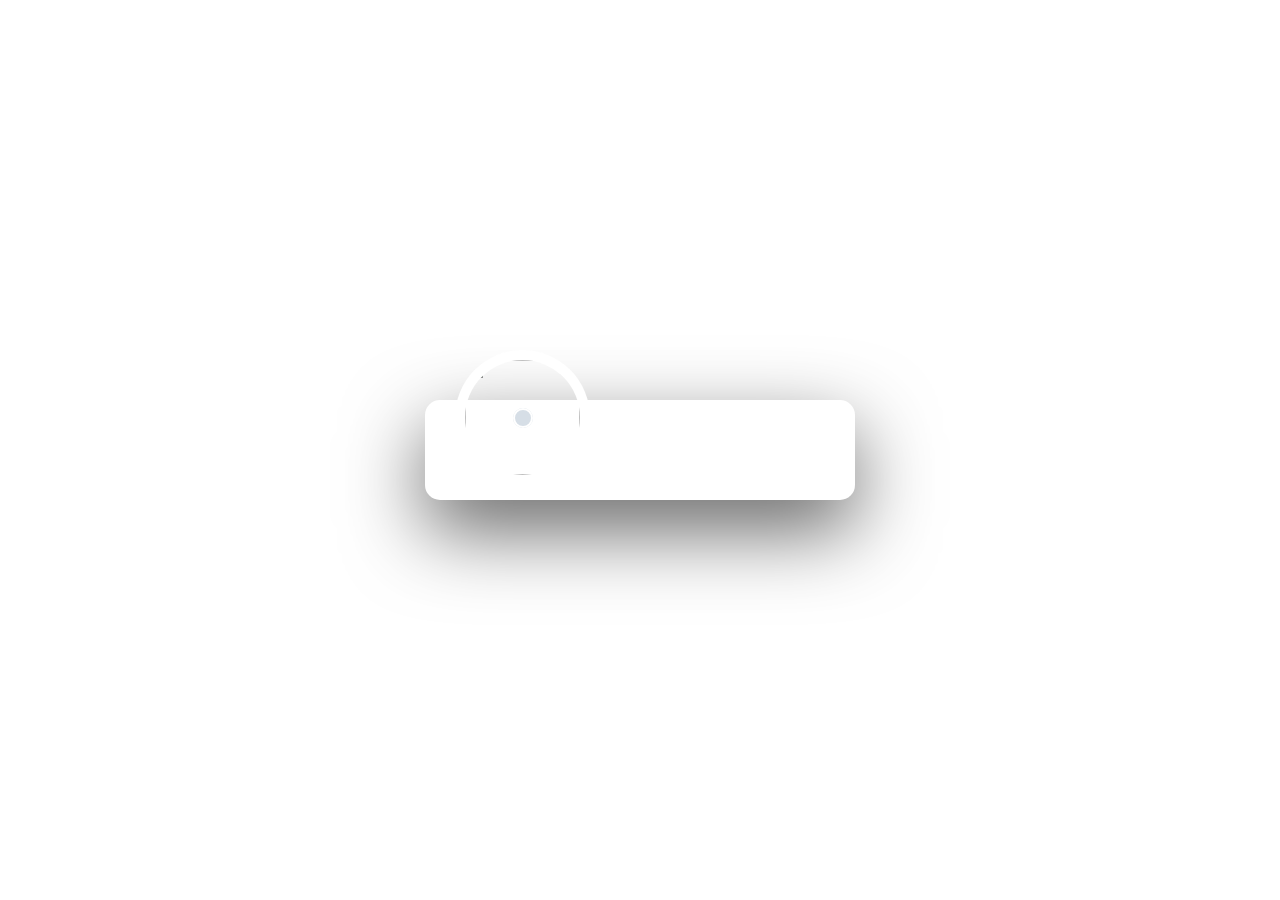
==== index.html @ 1b6db5db "Add files via upload" ====
<!DOCTYPE html>
<html>

<head>
    <meta http-equiv="content-type" content="text/html; charset=utf-8">
    <meta name="viewport" content="width=device-width,initial-scale=1,maximum-scale=1,user-scalable=no">

    <title>迷你音乐播放器</title>
    <!-- 字体图标库 -->
    <link rel="stylesheet" href="./fonts/css/font-awesome.css">
    <link rel="stylesheet" href="141.css">
</head>

<body>
    <div class="container">
        <div class="bg"></div>
        <div class="bg-mask"></div>
        <div class="player">
            <div class="player-track">
                <div class="album-name">红模仿</div>
                <div class="track-name">周杰伦 - 红模仿</div>
                <div class="track-time">
                    <div class="current-time">00:00</div>
                    <div class="total-time">03:50</div>
                </div>
                <div class="progress-box">
                    <div class="hover-time">00:36</div>
                    <div class="hover-bar"></div>
                    <div class="progress-bar"></div>
                </div>
            </div>
            <div class="player-content">
                <div class="album-cover">
                    <img src="./mp3/cover/Sakura Tears.jpeg" alt="" class="active">
                    <img src="./mp3/cover/洪荒之力.jpeg" alt="">
                    <img src="./mp3/cover/忘川彼岸.jpeg" alt="">
                    <img src="./mp3/cover/Way Back Home.jpg" alt="">
                    <img src="./mp3/cover/起风了.jpg" alt="">
                </div>
                <div class="play-controls">
                    <div class="control">
                        <div class="button play-prev">
                            <i class="fa fa-step-backward"></i>
                        </div>
                    </div>
                    <div class="control">
                        <div class="button play-pause">
                            <i class="fa fa-play"></i>
                        </div>
                    </div>
                    <div class="control">
                        <div class="button play-next">
                            <i class="fa fa-step-forward"></i>
                        </div>
                    </div>
                </div>
            </div>
        </div>
    </div>

    <script src="141.js"></script>
</body>

</html>
---- 141.css ----
*{
    /* 初始化 */
    margin: 0;
    padding: 0;
}
body{
    /* 100%窗口高度 */
    height: 100vh;
    /* 弹性布局 居中显示 */
    display: flex;
    justify-content: center;
    align-items: center;
}
.container{
    width: 430px;
    height: 100px;
}
/* 模糊背景图 */
.bg{
    /* 固定定位 */
    position: fixed;
    top: -40px;
    right: -40px;
    bottom: -40px;
    left: -40px;
    background: url(/mp3/cover/Sakura Tears.jpeg) repeat;
    background-size: cover;
    background-position: center;
    /* 模糊滤镜 */
    filter: blur(40px);
    z-index: 1;
}
/* 半透明白色遮罩层 */
.bg-mask{
    position: fixed;
    top: 0;
    right: 0;
    bottom: 0;
    left: 0;
    background: rgba(255,255,255,0.5);
    z-index: 2;
}
.player{
    position: relative;
    z-index: 3;
    width: 100%;
    height: 100%;
}
/* 歌曲信息轨道区域 */
.player-track{
    position: absolute;
    top: 0;
    right: 15px;
    bottom: 0;
    left: 15px;
    padding: 13px 22px 10px 184px;
    background-color: rgba(255,255,255,0.8);
    border-radius: 15px 15px 0 0;
    /* 改变top时的过渡效果 */
    transition: top 0.3s ease;
}
/* 歌曲信息轨道区域活动态 */
.player-track.active{
    /* 上移 */
    top: -95px;
}
.album-name{
    color: #333;
    font-size: 17px;
    font-weight: bold;
}
.track-name{
    color: #888;
    font-size: 13px;
    margin: 3px 0 12px 0;
}
.track-time{
    height: 12px;
    line-height: 12px;
    margin-bottom: 4px;
    overflow: hidden;
}
.current-time,
.total-time{
    color: #ff668f;
    font-size: 11px;
    transition: 0.3s ease;
}
.current-time{
    float: left;
}
.total-time{
    float: right;
}
/* 播放进度区域 */
.progress-box{
    position: relative;
    height: 4px;
    background-color: #ead2d7;
    border-radius: 4px;
    cursor: pointer;
}
/* 悬停进度条显示时间 */
.hover-time{
    position: absolute;
    top: -30px;
    background-color: rgba(0,0,0,0.8);
    color: #fff;
    font-size: 12px;
    padding: 5px 6px;
    border-radius: 4px;
    display: none;
}
/* 悬停进度条颜色 */
.hover-bar{
    position: absolute;
    top: 0;
    right: 0;
    bottom: 0;
    left: 0;
    background-color: rgba(0,0,0,0.12);
    border-radius: 4px;
    z-index: 2;
}
/* 已播放的进度条颜色 */
.progress-bar{
    position: absolute;
    top: 0;
    right: 0;
    bottom: 0;
    left: 0;
    background-color: #fd6d94;
    border-radius: 4px;
    z-index: 1;
    width: 0;
    /* 改变width时的过渡效果 */
    transition: width 0.2s ease;
}
.player-content{
    position: relative;
    height: 100%;
    background-color: #fff;
    border-radius: 15px;
    z-index: 2;
    box-shadow: 0 30px 80px #656565;
}
/* 封面 */
.album-cover{
    width: 115px;
    height: 115px;
    border-radius: 50%;
    position: absolute;
    top: -40px;
    left: 40px;
    box-shadow: 0 0 0 10px #fff;
    overflow: hidden;
    transition: 0.3s ease;
}
/* 唱片中间的小圆点 */
.album-cover::before{
    content: "";
    width: 20px;
    height: 20px;
    background-color: #d6dee6;
    position: absolute;
    top: 50%;
    right: 0;
    bottom: 0;
    left: 0;
    border-radius: 50%;
    margin: -10px auto auto auto;
    box-shadow: inset 0 0 0 2px #fff;
    z-index: 1;
}
/* 封面活动态 */
.album-cover.active{
    top: -60px;
    box-shadow: 0 0 0 4px #fff7f7,
    0 30px 50px -15px #afb7c1;
}
.album-cover img{
    display: block;
    width: 100%;
    height: 0%;
    object-fit: cover;
    opacity: 0;
}
.album-cover img.active{
    height: 100%;
    opacity: 1;
}
/* 播放时封面旋转 */
.album-cover.active img.active{
    /* 执行动画：动画名 时长 线性的 无限次播放 */
    animation: rotateAlbumCover 3s linear infinite;
}
/* 控制区 */
.play-controls{
    width: 255px;
    height: 100%;
    float: right;
    overflow: hidden;
    display: flex;
    align-items: center;
    padding-right: 2px;
}
.control{
    flex: 1;
}
.control .button{
    width: 75px;
    height: 75px;
    display: flex;
    justify-content: center;
    align-items: center;
    background-color: #fff;
    border-radius: 6px;
    cursor: pointer;
    transition: 0.2s ease;
}
.control .button i{
    color: #d6dee6;
    font-size: 30px;
    transition: 0.2s ease;
}
.control .button:hover{
    background-color: #d6d6de;
}
.control .button:hover i{
    color: #fff;
}

/* 定义动画 */
@keyframes rotateAlbumCover {
    0%{
        transform: rotateZ(0);
    }
    100%{
        transform: rotateZ(360deg);
    }
}
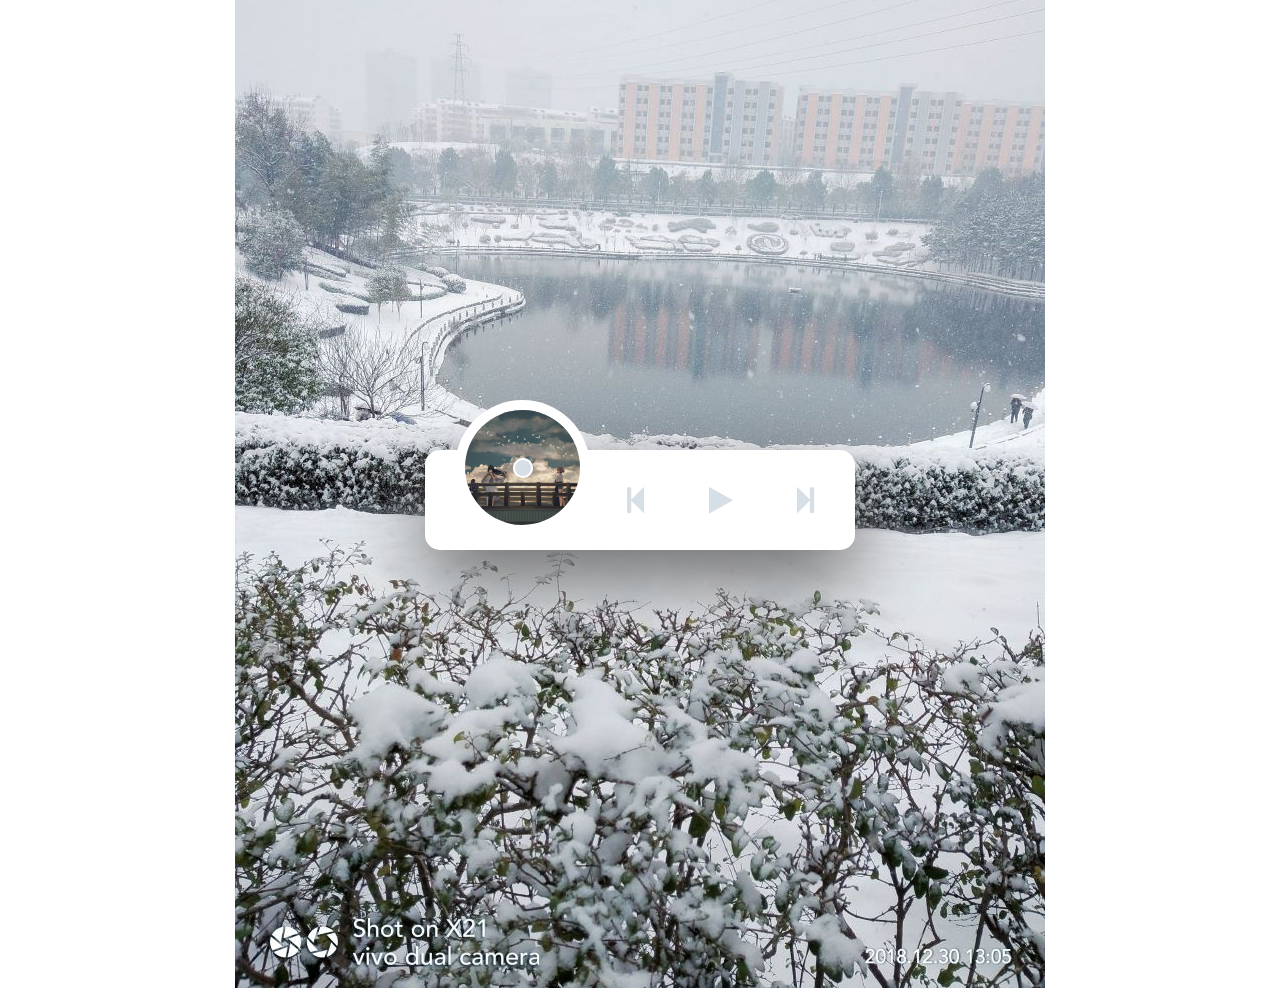
==== commit 2f60802b: "Rename te.html to index.html" ====
--- a/index.html
+++ b/index.html
@@ -1,64 +1,92 @@
 <!DOCTYPE html>
 <html>
+<head>
+  <meta charset="utf-8" />
+  <title>欢迎登录</title>
+<!--  <link rel="stylesheet" type="text/css" href="./css/login.css"/>-->
+  <script type="text/javascript" src="js/jquery-1.11.2.js"></script>
+  <link rel="stylesheet" type="text/css" href="1411.css"/>
+  <link rel="stylesheet" href="./fonts/css/font-awesome.css">
 
-<head>
-    <meta http-equiv="content-type" content="text/html; charset=utf-8">
-    <meta name="viewport" content="width=device-width,initial-scale=1,maximum-scale=1,user-scalable=no">
+</head>
+<body>
+<div class="left-img need-height">
+  <img src="img/0.jpg" class="img-show"/>
+  <img src="img/2.jpg" class="img-hidden"/>
+  <img src="img/3.jpg" class="img-hidden"/>
+  <img src="img/4.jpg" class="img-hidden"/>
+  <img src="img/5.jpg" class="img-hidden"/>
+  <img src="img/6.jpg" class="img-hidden"/>
+  <img src="img/7.jpg" class="img-hidden"/>
+</div>
+  <div class="container">
+    <div class="bg"></div>
+    <div class="bg-mask"></div>
+    <div class="player">
+      <div class="player-track">
+        <div class="album-name">红模仿</div>
+        <div class="track-name">周杰伦 - 红模仿</div>
+        <div class="track-time">
+          <div class="current-time">00:00</div>
+          <div class="total-time">03:50</div>
+        </div>
+        <div class="progress-box">
+          <div class="hover-time">00:36</div>
+          <div class="hover-bar"></div>
+          <div class="progress-bar"></div>
+        </div>
+      </div>
+      <div class="player-content">
+        <div class="album-cover">
+          <img src="./mp3/cover/Sakura Tears.jpeg" alt="" class="active">
+          <img src="./mp3/cover/洪荒之力.jpeg" alt="">
+          <img src="./mp3/cover/忘川彼岸.jpeg" alt="">
+          <img src="./mp3/cover/Way Back Home.jpg" alt="">
+          <img src="./mp3/cover/起风了.jpg" alt="">
+        </div>
+        <div class="play-controls">
+          <div class="control">
+            <div class="button play-prev">
+              <i class="fa fa-step-backward"></i>
+            </div>
+          </div>
+          <div class="control">
+            <div class="button play-pause">
+              <i class="fa fa-play"></i>
+            </div>
+          </div>
+          <div class="control">
+            <div class="button play-next">
+              <i class="fa fa-step-forward"></i>
+            </div>
+          </div>
+        </div>
+      </div>
+    </div>
+  </div>
+</div>
 
-    <title>迷你音乐播放器</title>
-    <!-- 字体图标库 -->
-    <link rel="stylesheet" href="./fonts/css/font-awesome.css">
-    <link rel="stylesheet" href="141.css">
-</head>
-
-<body>
-    <div class="container">
-        <div class="bg"></div>
-        <div class="bg-mask"></div>
-        <div class="player">
-            <div class="player-track">
-                <div class="album-name">红模仿</div>
-                <div class="track-name">周杰伦 - 红模仿</div>
-                <div class="track-time">
-                    <div class="current-time">00:00</div>
-                    <div class="total-time">03:50</div>
-                </div>
-                <div class="progress-box">
-                    <div class="hover-time">00:36</div>
-                    <div class="hover-bar"></div>
-                    <div class="progress-bar"></div>
-                </div>
-            </div>
-            <div class="player-content">
-                <div class="album-cover">
-                    <img src="./mp3/cover/Sakura Tears.jpeg" alt="" class="active">
-                    <img src="./mp3/cover/洪荒之力.jpeg" alt="">
-                    <img src="./mp3/cover/忘川彼岸.jpeg" alt="">
-                    <img src="./mp3/cover/Way Back Home.jpg" alt="">
-                    <img src="./mp3/cover/起风了.jpg" alt="">
-                </div>
-                <div class="play-controls">
-                    <div class="control">
-                        <div class="button play-prev">
-                            <i class="fa fa-step-backward"></i>
-                        </div>
-                    </div>
-                    <div class="control">
-                        <div class="button play-pause">
-                            <i class="fa fa-play"></i>
-                        </div>
-                    </div>
-                    <div class="control">
-                        <div class="button play-next">
-                            <i class="fa fa-step-forward"></i>
-                        </div>
-                    </div>
-                </div>
-            </div>
-        </div>
-    </div>
-
-    <script src="141.js"></script>
 </body>
 
-</html>+<script>
+  $(function(){
+    //轮播图
+    var cur=0;
+    var $img=$("img");
+    $img.eq(0).fadeIn();
+    function lunbo(){
+      $img.eq(cur).fadeIn(500).siblings().hide();
+      cur++;
+      cur = cur >= $img.length ? 0:cur;
+      auto=setTimeout(lunbo,4000);
+      if (cur==7)
+      {
+        cur=0;
+      }
+    }
+    lunbo();
+  })
+</script>
+
+  <script  src="1411.js"></script>
+</html>
--- a/1411.css
+++ b/1411.css
@@ -0,0 +1,227 @@
+*{
+    /* 初始化 */
+    margin: 0;
+    padding: 0;
+}
+body{
+    /* 100%窗口高度 */
+    height: 100vh;
+    /* 弹性布局 居中显示 */
+    display: flex;
+    justify-content: center;
+    align-items: center;
+}
+.left-img need-height{
+    position: relative;
+    z-index: 1;
+}
+.container {
+    width: 430px;
+    height: 100px;
+    position: absolute;
+    top: 50%;
+    right: 15px;
+    bottom: 0;
+    left: 50%;
+    transform: translateX(-50%);
+}
+
+.player{
+    position: relative;
+    z-index: 4;
+    width: 100%;
+    height: 100%;
+}
+/* 歌曲信息轨道区域 */
+.player-track{
+    position: absolute;
+    top: 0;
+    right: 15px;
+    bottom: 0;
+    left: 15px;
+    padding: 13px 22px 10px 184px;
+    background-color: rgba(255,255,255,0.8);
+    border-radius: 15px 15px 0 0;
+    /* 改变top时的过渡效果 */
+    transition: top 0.3s ease;
+}
+/* 歌曲信息轨道区域活动态 */
+.player-track.active{
+    /* 上移 */
+    top: -95px;
+}
+.album-name{
+    color: #333;
+    font-size: 17px;
+    font-weight: bold;
+}
+.track-name{
+    color: #888;
+    font-size: 13px;
+    margin: 3px 0 12px 0;
+}
+.track-time{
+    height: 12px;
+    line-height: 12px;
+    margin-bottom: 4px;
+    overflow: hidden;
+}
+.current-time,
+.total-time{
+    color: #ff668f;
+    font-size: 11px;
+    transition: 0.3s ease;
+}
+.current-time{
+    float: left;
+}
+.total-time{
+    float: right;
+}
+/* 播放进度区域 */
+.progress-box{
+    position: relative;
+    height: 4px;
+    background-color: #ead2d7;
+    border-radius: 4px;
+    cursor: pointer;
+}
+/* 悬停进度条显示时间 */
+.hover-time{
+    position: absolute;
+    top: -30px;
+    background-color: rgba(0,0,0,0.8);
+    color: #fff;
+    font-size: 12px;
+    padding: 5px 6px;
+    border-radius: 4px;
+    display: none;
+}
+/* 悬停进度条颜色 */
+.hover-bar{
+    position: absolute;
+    top: 0;
+    right: 0;
+    bottom: 0;
+    left: 0;
+    background-color: rgba(0,0,0,0.12);
+    border-radius: 4px;
+    z-index: 3;
+}
+/* 已播放的进度条颜色 */
+.progress-bar{
+    position: absolute;
+    top: 0;
+    right: 0;
+    bottom: 0;
+    left: 0;
+    background-color: #fd6d94;
+    border-radius: 4px;
+    z-index: 2;
+    width: 0;
+    /* 改变width时的过渡效果 */
+    transition: width 0.2s ease;
+}
+.player-content{
+    position: relative;
+    height: 100%;
+    background-color: #fff;
+    border-radius: 15px;
+    z-index: 3;
+    box-shadow: 0 30px 80px #656565;
+}
+/* 封面 */
+.album-cover{
+    width: 115px;
+    height: 115px;
+    border-radius: 50%;
+    position: absolute;
+    top: -40px;
+    left: 40px;
+    box-shadow: 0 0 0 10px #fff;
+    overflow: hidden;
+    transition: 0.3s ease;
+}
+/* 唱片中间的小圆点 */
+.album-cover::before{
+    content: "";
+    width: 20px;
+    height: 20px;
+    background-color: #d6dee6;
+    position: absolute;
+    top: 50%;
+    right: 0;
+    bottom: 0;
+    left: 0;
+    border-radius: 50%;
+    margin: -10px auto auto auto;
+    box-shadow: inset 0 0 0 2px #fff;
+    z-index: 2;
+}
+/* 封面活动态 */
+.album-cover.active{
+    top: -60px;
+    box-shadow: 0 0 0 4px #fff7f7,
+    0 30px 50px -15px #afb7c1;
+}
+.album-cover img{
+    display: block;
+    width: 100%;
+    height: 0%;
+    object-fit: cover;
+    opacity: 0;
+}
+.album-cover img.active{
+    height: 100%;
+    opacity: 1;
+}
+/* 播放时封面旋转 */
+.album-cover.active img.active{
+    /* 执行动画：动画名 时长 线性的 无限次播放 */
+    animation: rotateAlbumCover 3s linear infinite;
+}
+/* 控制区 */
+.play-controls{
+    width: 255px;
+    height: 100%;
+    float: right;
+    overflow: hidden;
+    display: flex;
+    align-items: center;
+    padding-right: 2px;
+}
+.control{
+    flex: 1;
+}
+.control .button{
+    width: 75px;
+    height: 75px;
+    display: flex;
+    justify-content: center;
+    align-items: center;
+    background-color: #fff;
+    border-radius: 6px;
+    cursor: pointer;
+    transition: 0.2s ease;
+}
+.control .button i{
+    color: #d6dee6;
+    font-size: 30px;
+    transition: 0.2s ease;
+}
+.control .button:hover{
+    background-color: #d6d6de;
+}
+.control .button:hover i{
+    color: #fff;
+}
+
+/* 定义动画 */
+@keyframes rotateAlbumCover {
+    0%{
+        transform: rotateZ(0);
+    }
+    100%{
+        transform: rotateZ(360deg);
+    }
+}
